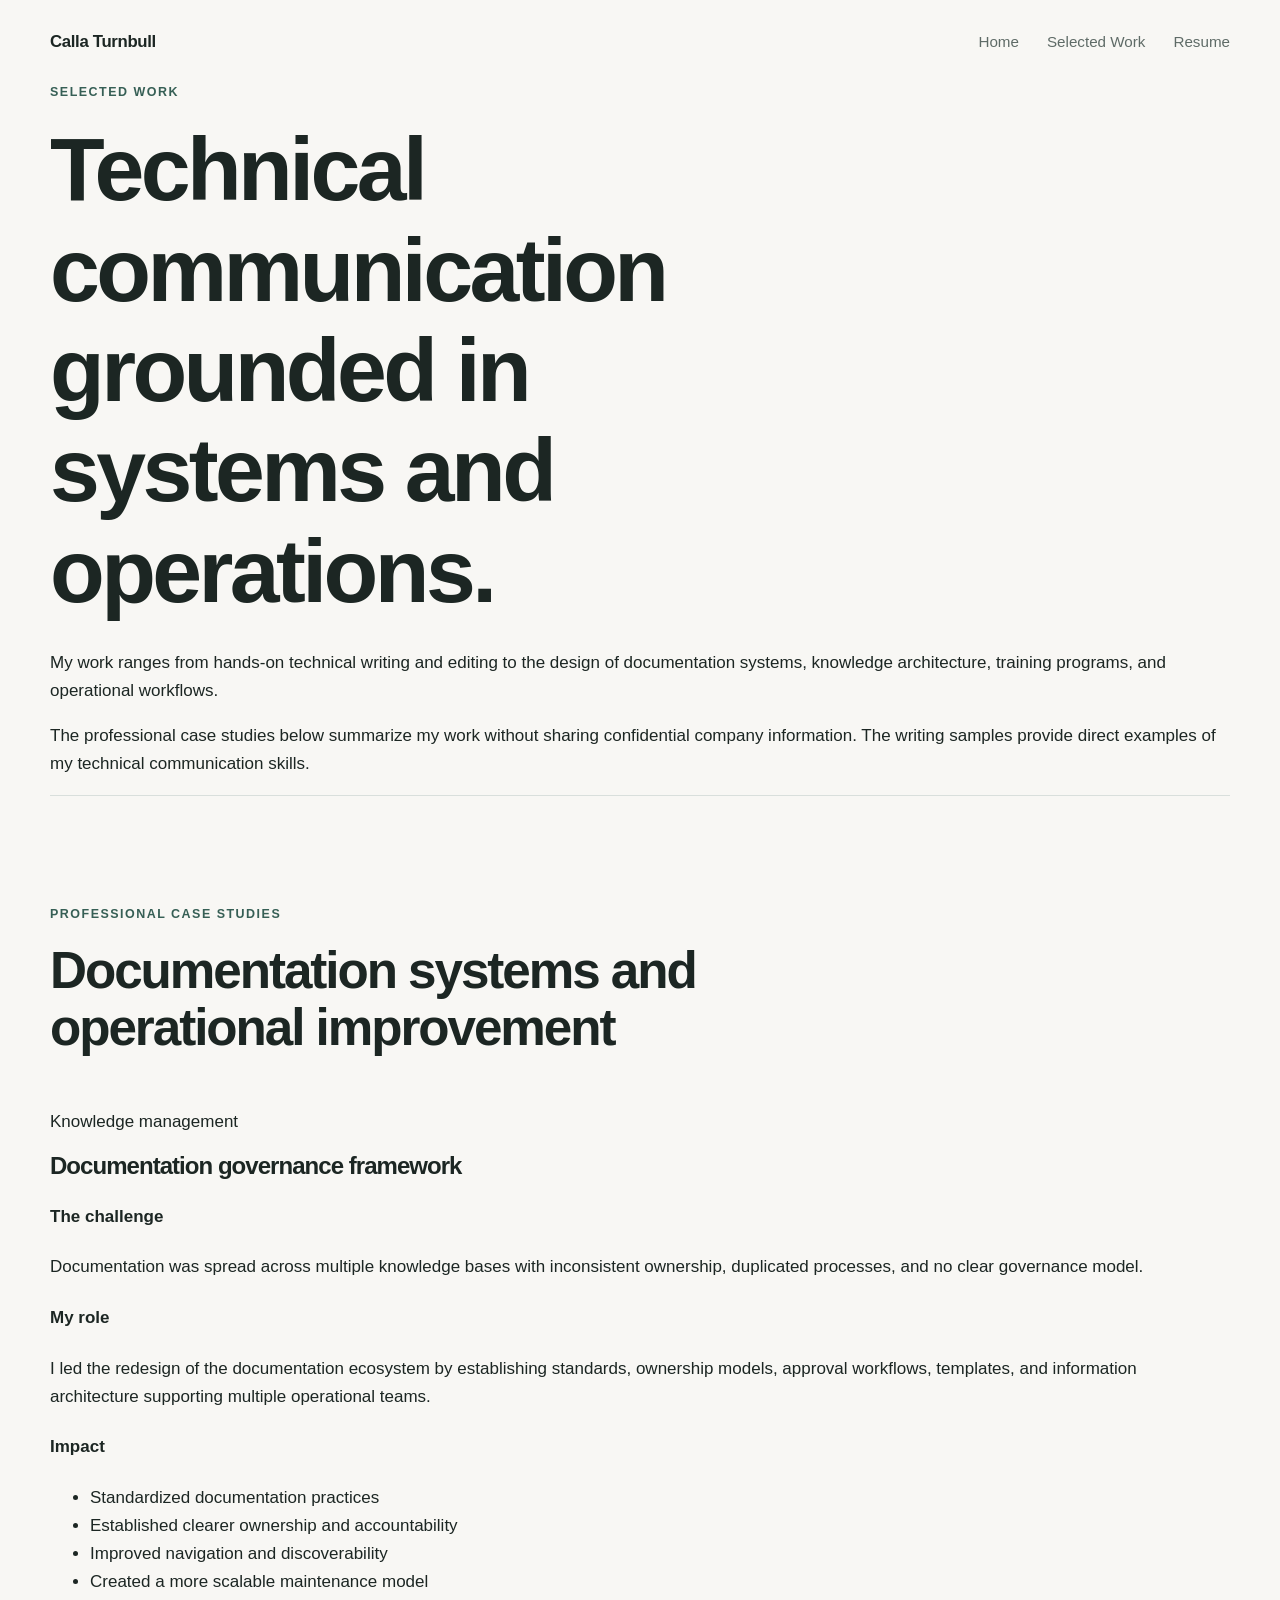
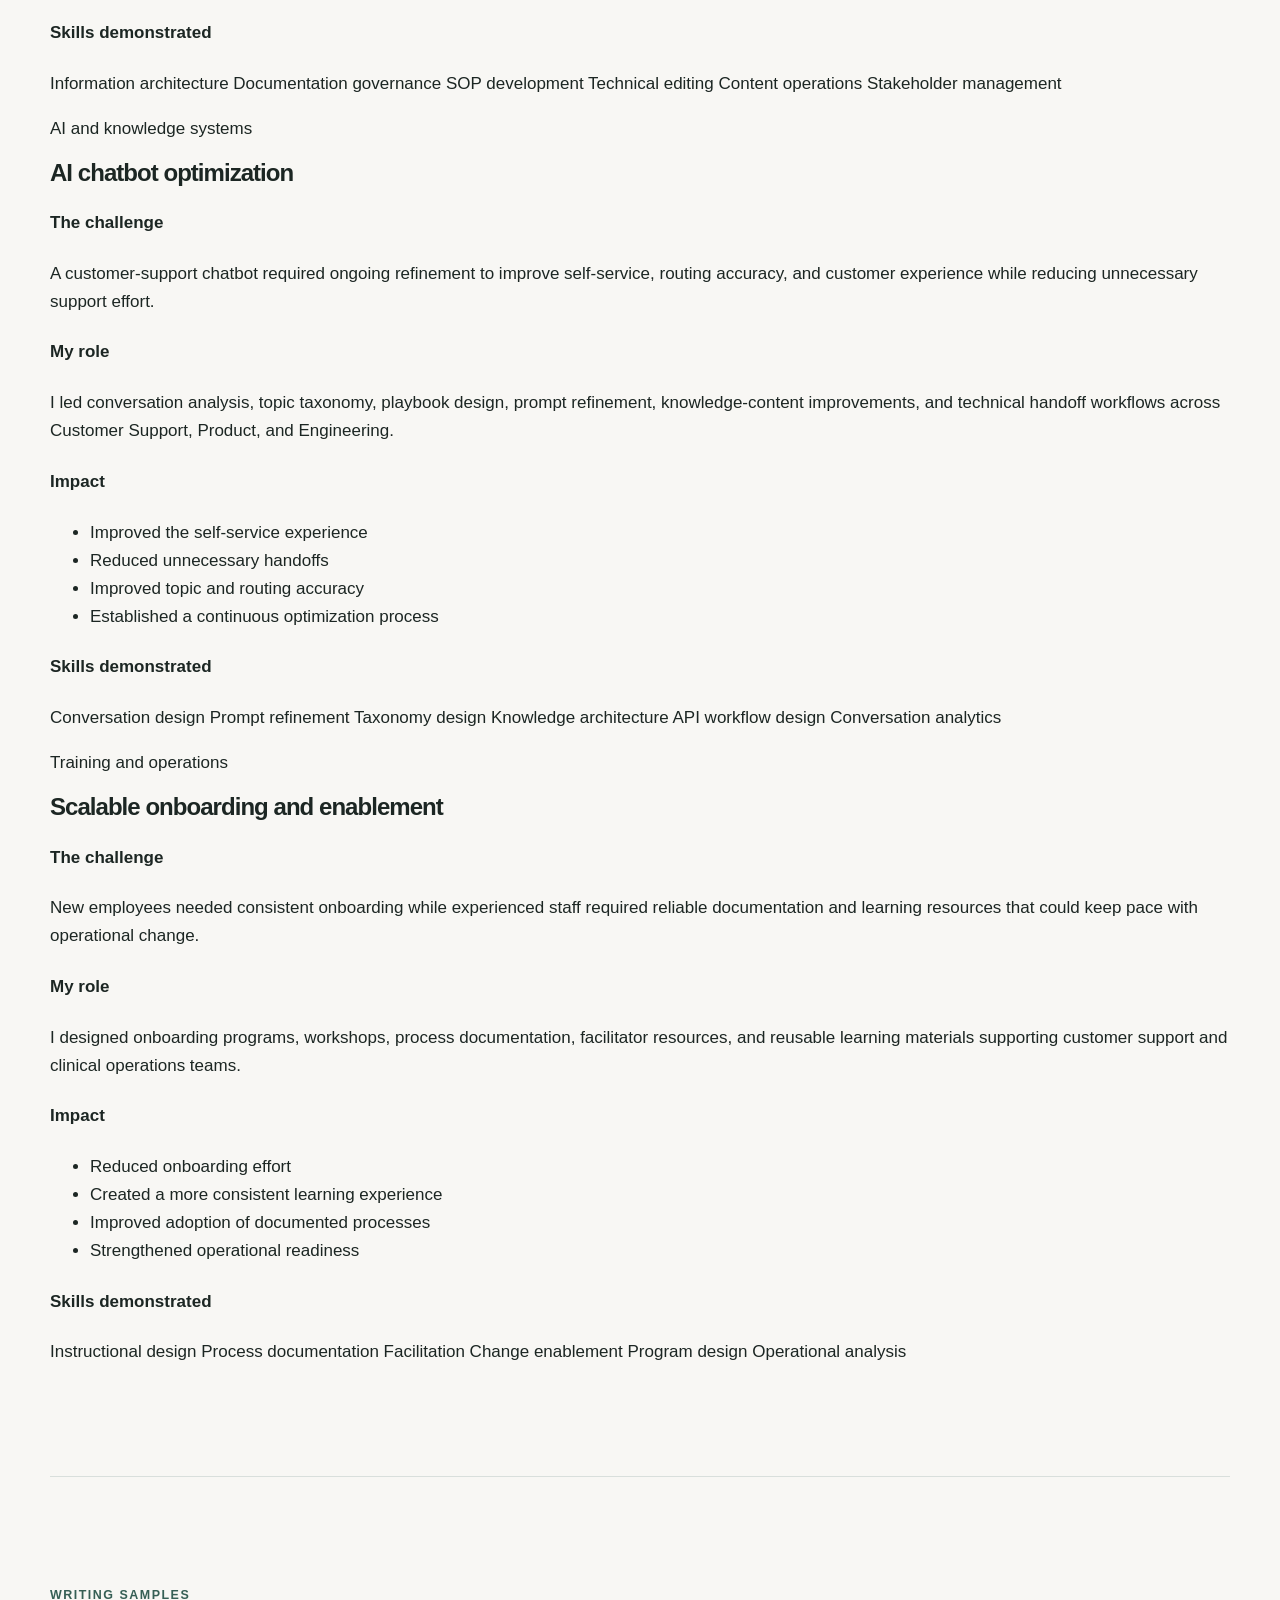
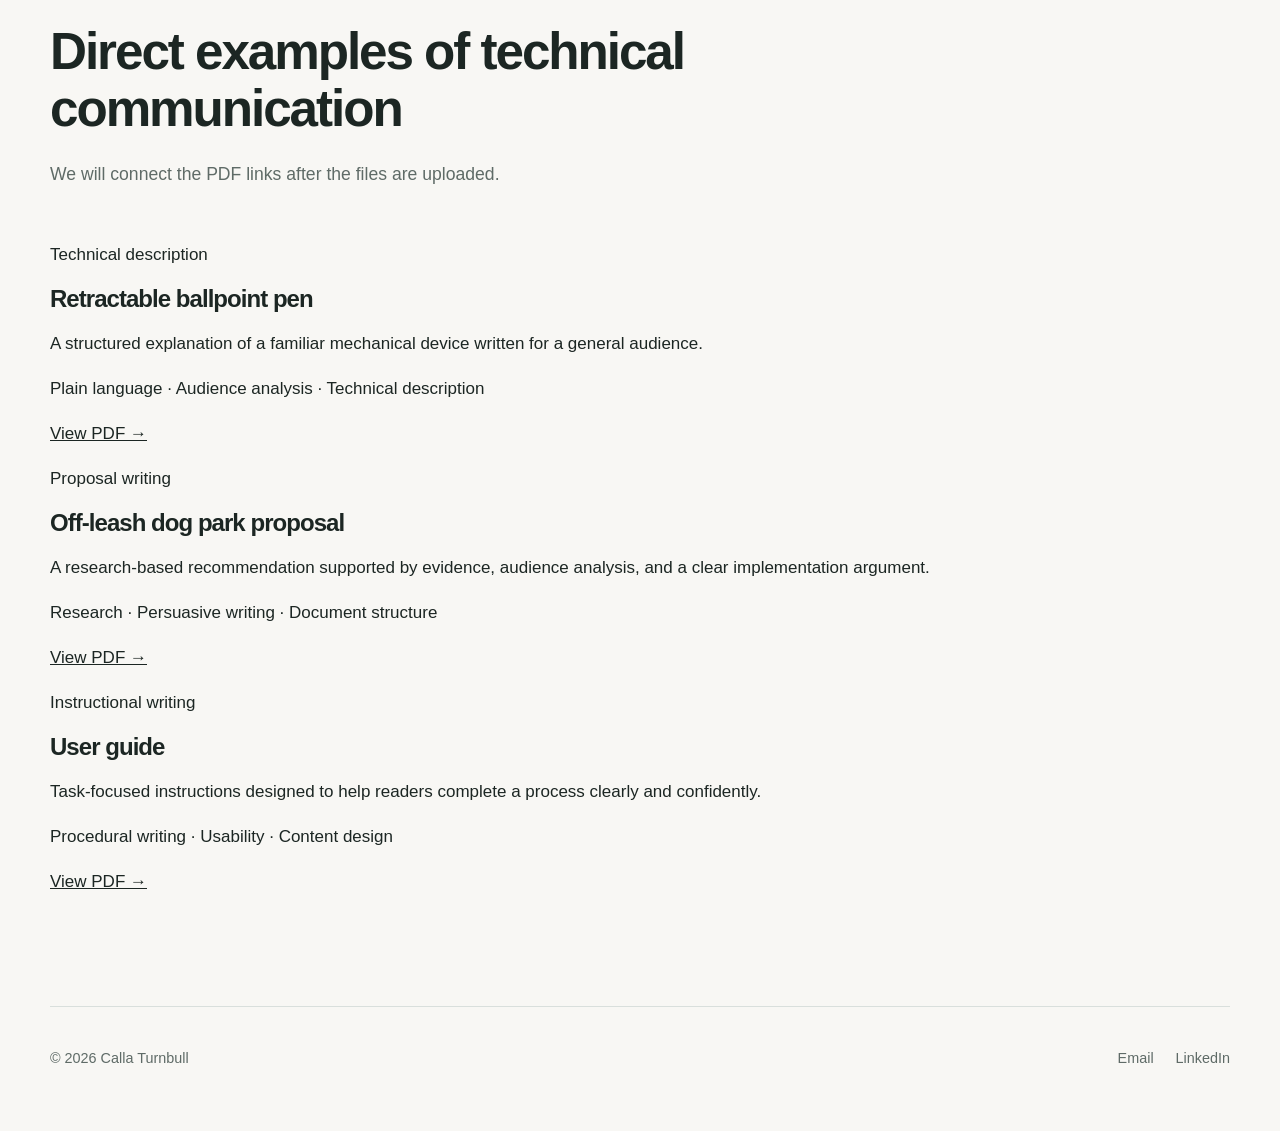
==== work.html @ ae657e12 "Add selected work page This file contains a complete HTML document for showcasing selected work, inc" ====
<!DOCTYPE html>
<html lang="en">
<head>
  <meta charset="UTF-8">

  <meta
    name="viewport"
    content="width=device-width, initial-scale=1.0"
  >

  <meta
    name="description"
    content="Selected documentation strategy, technical communication, knowledge management, and operational improvement work by Calla Turnbull."
  >

  <title>Selected Work | Calla Turnbull</title>

  <link rel="stylesheet" href="style.css">
</head>

<body>

  <header class="site-header">

    <a class="site-name" href="index.html">
      Calla Turnbull
    </a>

    <nav class="site-nav" aria-label="Main navigation">
      <a href="index.html">Home</a>
      <a class="active" href="work.html">Selected Work</a>
      <a href="resume.html">Resume</a>
    </nav>

  </header>

  <main>

    <section class="page-intro">

      <p class="eyebrow">
        Selected work
      </p>

      <h1>
        Technical communication grounded in systems and operations.
      </h1>

      <p>
        My work ranges from hands-on technical writing and editing to the
        design of documentation systems, knowledge architecture, training
        programs, and operational workflows.
      </p>

      <p>
        The professional case studies below summarize my work without sharing
        confidential company information. The writing samples provide direct
        examples of my technical communication skills.
      </p>

    </section>


    <section class="section">

      <div class="section-heading">

        <p class="eyebrow">
          Professional case studies
        </p>

        <h2>
          Documentation systems and operational improvement
        </h2>

      </div>


      <div class="case-study-list">

        <article class="case-study">

          <div class="case-study-title">

            <p class="project-label">
              Knowledge management
            </p>

            <h3>
              Documentation governance framework
            </h3>

          </div>

          <div class="case-study-body">

            <h4>The challenge</h4>

            <p>
              Documentation was spread across multiple knowledge bases with
              inconsistent ownership, duplicated processes, and no clear
              governance model.
            </p>

            <h4>My role</h4>

            <p>
              I led the redesign of the documentation ecosystem by establishing
              standards, ownership models, approval workflows, templates, and
              information architecture supporting multiple operational teams.
            </p>

            <h4>Impact</h4>

            <ul>
              <li>Standardized documentation practices</li>
              <li>Established clearer ownership and accountability</li>
              <li>Improved navigation and discoverability</li>
              <li>Created a more scalable maintenance model</li>
            </ul>

            <h4>Skills demonstrated</h4>

            <div class="skill-tags">
              <span>Information architecture</span>
              <span>Documentation governance</span>
              <span>SOP development</span>
              <span>Technical editing</span>
              <span>Content operations</span>
              <span>Stakeholder management</span>
            </div>

          </div>

        </article>


        <article class="case-study">

          <div class="case-study-title">

            <p class="project-label">
              AI and knowledge systems
            </p>

            <h3>
              AI chatbot optimization
            </h3>

          </div>

          <div class="case-study-body">

            <h4>The challenge</h4>

            <p>
              A customer-support chatbot required ongoing refinement to improve
              self-service, routing accuracy, and customer experience while
              reducing unnecessary support effort.
            </p>

            <h4>My role</h4>

            <p>
              I led conversation analysis, topic taxonomy, playbook design,
              prompt refinement, knowledge-content improvements, and technical
              handoff workflows across Customer Support, Product, and Engineering.
            </p>

            <h4>Impact</h4>

            <ul>
              <li>Improved the self-service experience</li>
              <li>Reduced unnecessary handoffs</li>
              <li>Improved topic and routing accuracy</li>
              <li>Established a continuous optimization process</li>
            </ul>

            <h4>Skills demonstrated</h4>

            <div class="skill-tags">
              <span>Conversation design</span>
              <span>Prompt refinement</span>
              <span>Taxonomy design</span>
              <span>Knowledge architecture</span>
              <span>API workflow design</span>
              <span>Conversation analytics</span>
            </div>

          </div>

        </article>


        <article class="case-study">

          <div class="case-study-title">

            <p class="project-label">
              Training and operations
            </p>

            <h3>
              Scalable onboarding and enablement
            </h3>

          </div>

          <div class="case-study-body">

            <h4>The challenge</h4>

            <p>
              New employees needed consistent onboarding while experienced
              staff required reliable documentation and learning resources that
              could keep pace with operational change.
            </p>

            <h4>My role</h4>

            <p>
              I designed onboarding programs, workshops, process documentation,
              facilitator resources, and reusable learning materials supporting
              customer support and clinical operations teams.
            </p>

            <h4>Impact</h4>

            <ul>
              <li>Reduced onboarding effort</li>
              <li>Created a more consistent learning experience</li>
              <li>Improved adoption of documented processes</li>
              <li>Strengthened operational readiness</li>
            </ul>

            <h4>Skills demonstrated</h4>

            <div class="skill-tags">
              <span>Instructional design</span>
              <span>Process documentation</span>
              <span>Facilitation</span>
              <span>Change enablement</span>
              <span>Program design</span>
              <span>Operational analysis</span>
            </div>

          </div>

        </article>

      </div>

    </section>


    <section class="section">

      <div class="section-heading">

        <p class="eyebrow">
          Writing samples
        </p>

        <h2>
          Direct examples of technical communication
        </h2>

        <p>
          We will connect the PDF links after the files are uploaded.
        </p>

      </div>


      <div class="sample-grid">

        <article class="sample-card">

          <p class="project-label">
            Technical description
          </p>

          <h3>
            Retractable ballpoint pen
          </h3>

          <p>
            A structured explanation of a familiar mechanical device written
            for a general audience.
          </p>

          <p class="sample-skills">
            Plain language · Audience analysis · Technical description
          </p>

          <a href="assets/documents/technical-description.pdf">
            View PDF →
          </a>

        </article>


        <article class="sample-card">

          <p class="project-label">
            Proposal writing
          </p>

          <h3>
            Off-leash dog park proposal
          </h3>

          <p>
            A research-based recommendation supported by evidence, audience
            analysis, and a clear implementation argument.
          </p>

          <p class="sample-skills">
            Research · Persuasive writing · Document structure
          </p>

          <a href="assets/documents/proposal.pdf">
            View PDF →
          </a>

        </article>


        <article class="sample-card">

          <p class="project-label">
            Instructional writing
          </p>

          <h3>
            User guide
          </h3>

          <p>
            Task-focused instructions designed to help readers complete a
            process clearly and confidently.
          </p>

          <p class="sample-skills">
            Procedural writing · Usability · Content design
          </p>

          <a href="assets/documents/user-guide.pdf">
            View PDF →
          </a>

        </article>

      </div>

    </section>

  </main>


  <footer class="site-footer">

    <p>
      © 2026 Calla Turnbull
    </p>

    <div class="footer-links">

      <a href="mailto:YOUR-EMAIL-ADDRESS">
        Email
      </a>

      <a href="YOUR-LINKEDIN-URL">
        LinkedIn
      </a>

    </div>

  </footer>

</body>
</html>
---- style.css ----
:root {
  --background: #f8f7f4;
  --surface: #ffffff;
  --text: #1c2623;
  --muted: #5f6b67;
  --border: #d9dfdc;
  --accent: #365f55;
  --accent-dark: #28483f;
  --accent-light: #e5eeea;
  --max-width: 1180px;
  --shadow: 0 18px 50px rgba(28, 38, 35, 0.08);
}

* {
  box-sizing: border-box;
}

html {
  scroll-behavior: smooth;
}

body {
  margin: 0;
  background: var(--background);
  color: var(--text);
  font-family:
    Inter,
    -apple-system,
    BlinkMacSystemFont,
    "Segoe UI",
    sans-serif;
  font-size: 17px;
  line-height: 1.65;
}

img {
  display: block;
  max-width: 100%;
}

a {
  color: inherit;
}

.site-header {
  display: flex;
  align-items: center;
  justify-content: space-between;
  width: min(calc(100% - 40px), var(--max-width));
  margin: 0 auto;
  padding: 28px 0;
}

.site-name {
  font-size: 1.05rem;
  font-weight: 700;
  letter-spacing: -0.02em;
  text-decoration: none;
}

.site-nav {
  display: flex;
  gap: 28px;
}

.site-nav a {
  color: var(--muted);
  font-size: 0.95rem;
  text-decoration: none;
}

.site-nav a:hover,
.site-nav a:focus-visible {
  color: var(--text);
}

main {
  width: min(calc(100% - 40px), var(--max-width));
  margin: 0 auto;
}

.hero {
  display: grid;
  grid-template-columns: minmax(0, 1.2fr) minmax(280px, 0.8fr);
  align-items: center;
  gap: clamp(48px, 8vw, 110px);
  min-height: 680px;
  padding: 70px 0 110px;
}

.eyebrow {
  margin: 0 0 18px;
  color: var(--accent);
  font-size: 0.78rem;
  font-weight: 700;
  letter-spacing: 0.12em;
  line-height: 1.4;
  text-transform: uppercase;
}

h1,
h2,
h3 {
  margin-top: 0;
  line-height: 1.12;
  letter-spacing: -0.04em;
}

h1 {
  max-width: 760px;
  margin-bottom: 28px;
  font-size: clamp(3.25rem, 7vw, 6rem);
  font-weight: 650;
}

h2 {
  margin-bottom: 22px;
  font-size: clamp(2.2rem, 4vw, 3.5rem);
  font-weight: 620;
}

h3 {
  margin-bottom: 16px;
  font-size: 1.5rem;
}

.hero-summary {
  max-width: 680px;
  margin: 0;
  color: var(--muted);
  font-size: clamp(1.1rem, 2vw, 1.35rem);
}

.button-group {
  display: flex;
  flex-wrap: wrap;
  gap: 14px;
  margin-top: 38px;
}

.button {
  display: inline-flex;
  align-items: center;
  justify-content: center;
  min-height: 52px;
  padding: 12px 22px;
  border: 1px solid transparent;
  border-radius: 999px;
  font-weight: 650;
  text-decoration: none;
  transition:
    transform 160ms ease,
    background-color 160ms ease,
    border-color 160ms ease;
}

.button:hover,
.button:focus-visible {
  transform: translateY(-2px);
}

.button-primary {
  background: var(--accent);
  color: #ffffff;
}

.button-primary:hover,
.button-primary:focus-visible {
  background: var(--accent-dark);
}

.button-secondary {
  border-color: var(--border);
  background: transparent;
}

.button-secondary:hover,
.button-secondary:focus-visible {
  border-color: var(--accent);
}

.hero-image img {
  width: 100%;
  aspect-ratio: 4 / 5;
  border-radius: 28px;
  box-shadow: var(--shadow);
  object-fit: cover;
}

.section {
  padding: 110px 0;
  border-top: 1px solid var(--border);
}

.section-heading {
  max-width: 720px;
  margin-bottom: 52px;
}

.section-heading > p:last-child {
  color: var(--muted);
  font-size: 1.1rem;
}

.project-grid {
  display: grid;
  grid-template-columns: repeat(3, minmax(0, 1fr));
  gap: 22px;
}

.project-card {
  min-height: 350px;
  padding: 34px;
  border: 1px solid var(--border);
  border-radius: 22px;
  background: var(--surface);
  transition:
    transform 180ms ease,
    box-shadow 180ms ease;
}

.project-card:hover {
  transform: translateY(-5px);
  box-shadow: var(--shadow);
}

.project-card-featured {
  background: var(--accent-light);
}

.project-card-content {
  display: flex;
  flex-direction: column;
  height: 100%;
}

.project-type {
  margin: 0 0 40px;
  color: var(--accent);
  font-size: 0.76rem;
  font-weight: 700;
  letter-spacing: 0.1em;
  text-transform: uppercase;
}

.project-card p:not(.project-type) {
  color: var(--muted);
}

.project-card a {
  margin-top: auto;
  padding-top: 28px;
  color: var(--accent);
  font-weight: 650;
  text-decoration: none;
}

.section-action {
  margin-top: 38px;
}

.text-link {
  color: var(--accent);
  font-weight: 650;
  text-decoration: none;
}

.text-link:hover,
.text-link:focus-visible {
  text-decoration: underline;
  text-underline-offset: 5px;
}

.about-preview {
  display: grid;
  grid-template-columns: 0.9fr 1.1fr;
  gap: clamp(50px, 9vw, 130px);
}

.about-preview p {
  color: var(--muted);
}

.site-footer {
  display: flex;
  justify-content: space-between;
  width: min(calc(100% - 40px), var(--max-width));
  margin: 0 auto;
  padding: 40px 0 60px;
  border-top: 1px solid var(--border);
  color: var(--muted);
  font-size: 0.9rem;
}

.site-footer p {
  margin: 0;
}

.footer-links {
  display: flex;
  gap: 22px;
}

.footer-links a {
  text-decoration: none;
}

.footer-links a:hover,
.footer-links a:focus-visible {
  color: var(--text);
}

@media (max-width: 860px) {
  .hero {
    grid-template-columns: 1fr;
    min-height: auto;
    padding-top: 60px;
  }

  .hero-content {
    order: 1;
  }

  .hero-image {
    order: 2;
    max-width: 520px;
  }

  .project-grid {
    grid-template-columns: 1fr;
  }

  .about-preview {
    grid-template-columns: 1fr;
  }
}

@media (max-width: 620px) {
  body {
    font-size: 16px;
  }

  .site-header {
    align-items: flex-start;
    flex-direction: column;
    gap: 18px;
  }

  .site-nav {
    flex-wrap: wrap;
    gap: 12px 20px;
  }

  .hero {
    padding: 48px 0 80px;
  }

  h1 {
    font-size: clamp(2.8rem, 14vw, 4rem);
  }

  .section {
    padding: 80px 0;
  }

  .project-card {
    min-height: 310px;
    padding: 28px;
  }

  .site-footer {
    flex-direction: column;
    gap: 20px;
  }
}
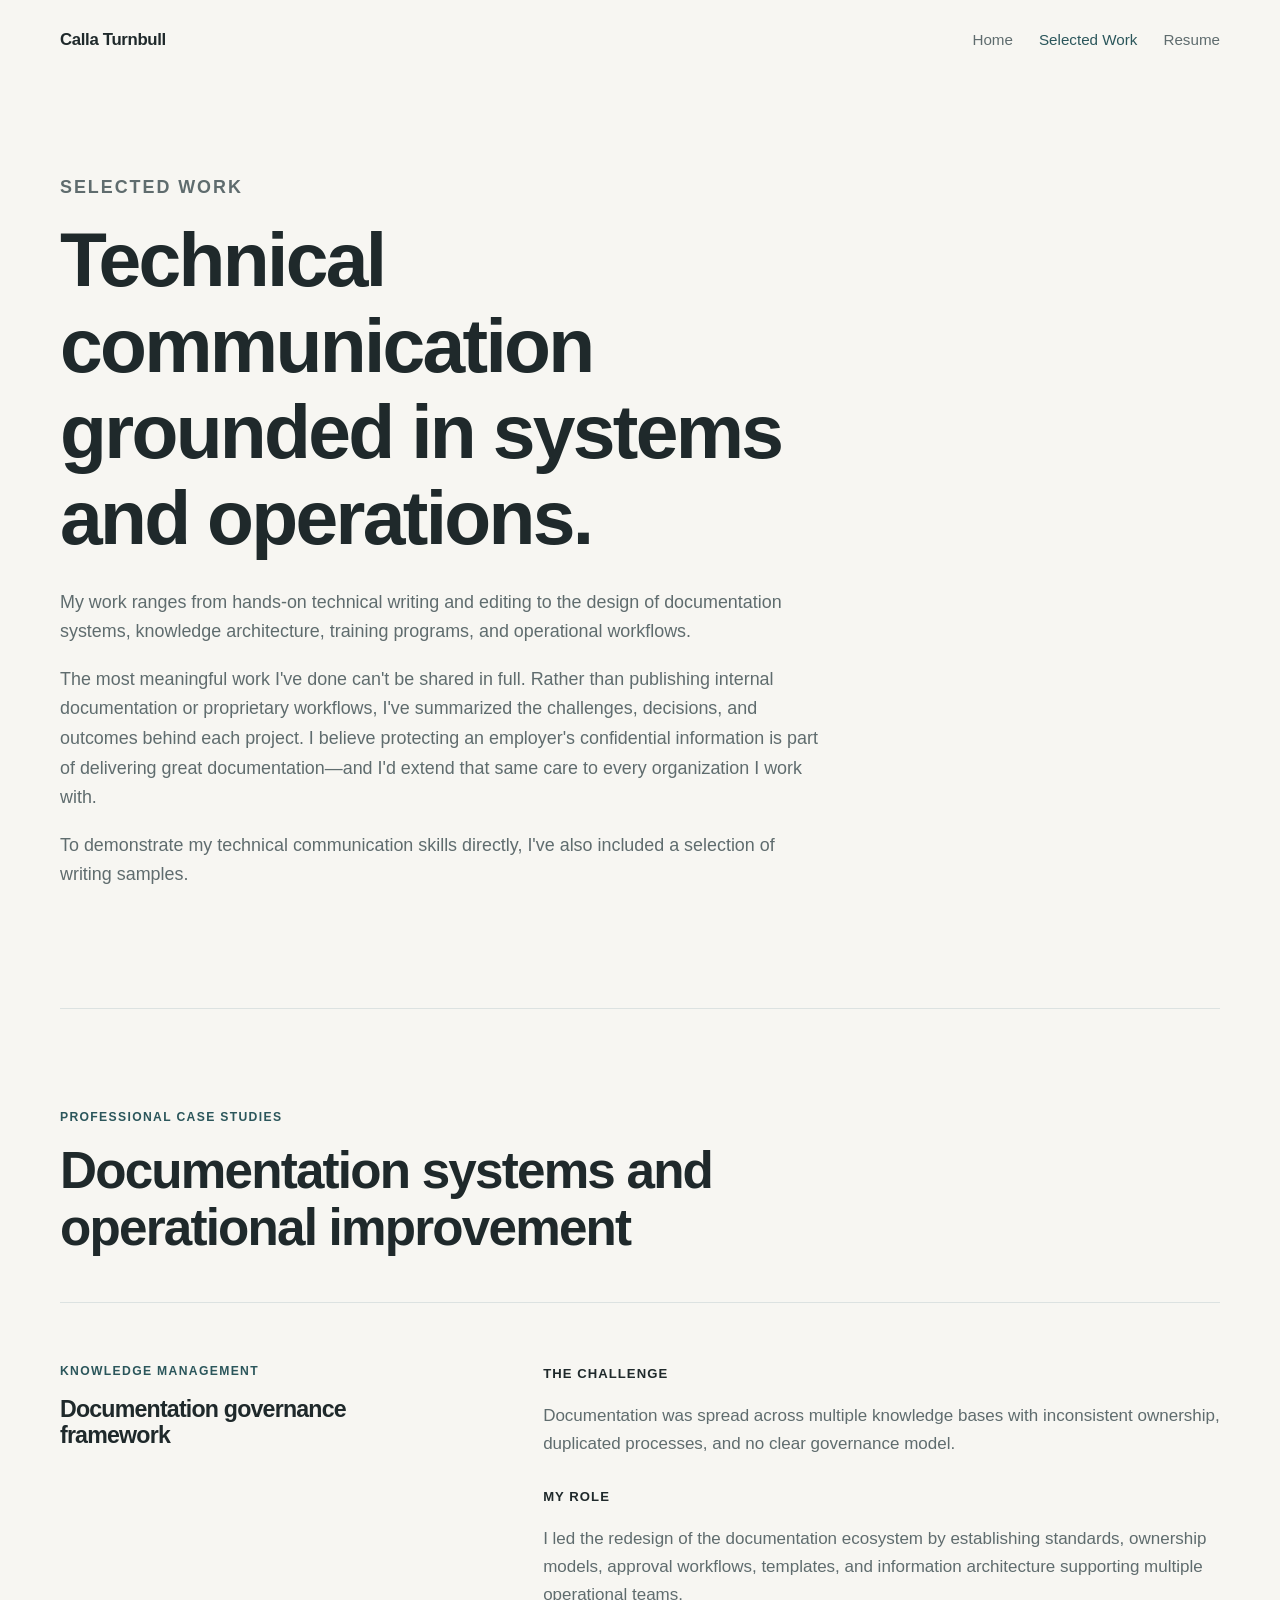
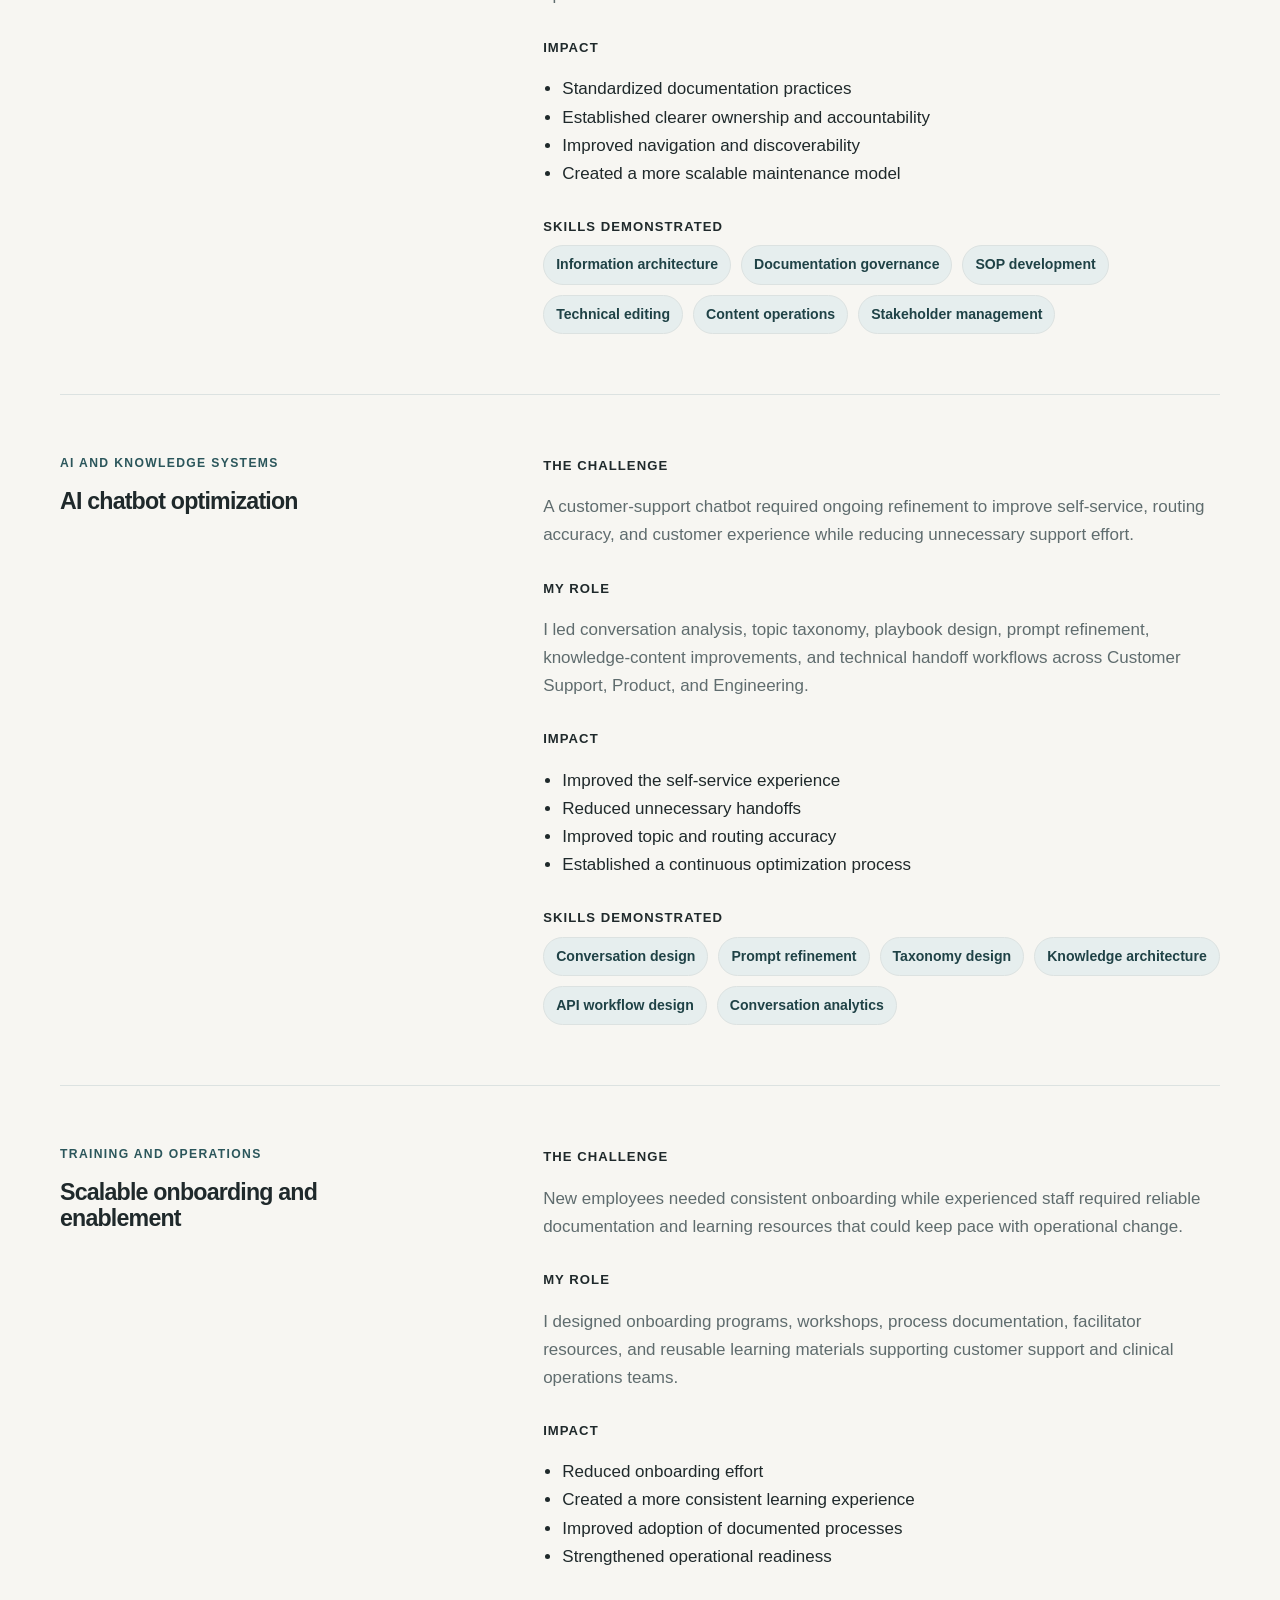
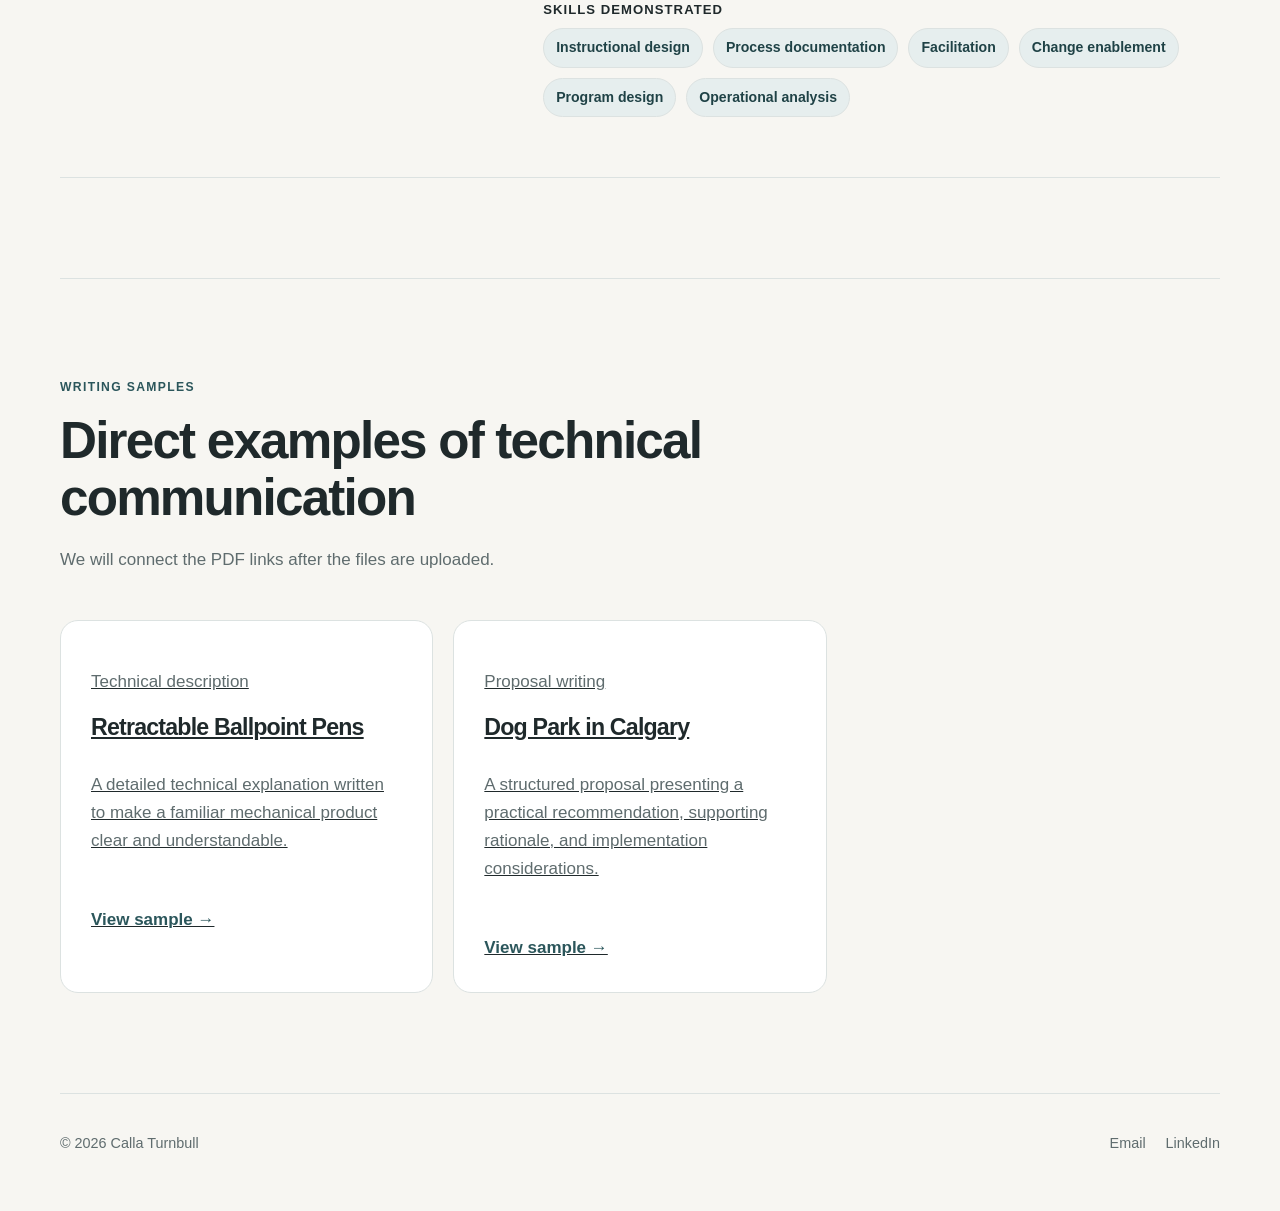
==== commit 8beea536: "Connect resume and writing samples" ====
--- a/work.html
+++ b/work.html
@@ -46,17 +46,25 @@
         Technical communication grounded in systems and operations.
       </h1>
 
-      <p>
-        My work ranges from hands-on technical writing and editing to the
-        design of documentation systems, knowledge architecture, training
-        programs, and operational workflows.
-      </p>
-
-      <p>
-        The professional case studies below summarize my work without sharing
-        confidential company information. The writing samples provide direct
-        examples of my technical communication skills.
-      </p>
+     <p>
+  My work ranges from hands-on technical writing and editing to the
+  design of documentation systems, knowledge architecture, training
+  programs, and operational workflows.
+</p>
+
+<p>
+  The most meaningful work I've done can't be shared in full. Rather
+  than publishing internal documentation or proprietary workflows,
+  I've summarized the challenges, decisions, and outcomes behind each
+  project. I believe protecting an employer's confidential information
+  is part of delivering great documentation—and I'd extend that same
+  care to every organization I work with.
+</p>
+
+<p>
+  To demonstrate my technical communication skills directly, I've also
+  included a selection of writing samples.
+</p>
 
     </section>
 
@@ -274,80 +282,42 @@
 
       <div class="sample-grid">
 
-        <article class="sample-card">
-
-          <p class="project-label">
-            Technical description
-          </p>
-
-          <h3>
-            Retractable ballpoint pen
-          </h3>
-
-          <p>
-            A structured explanation of a familiar mechanical device written
-            for a general audience.
-          </p>
-
-          <p class="sample-skills">
-            Plain language · Audience analysis · Technical description
-          </p>
-
-          <a href="assets/documents/technical-description.pdf">
-            View PDF →
-          </a>
-
-        </article>
-
-
-        <article class="sample-card">
-
-          <p class="project-label">
-            Proposal writing
-          </p>
-
-          <h3>
-            Off-leash dog park proposal
-          </h3>
-
-          <p>
-            A research-based recommendation supported by evidence, audience
-            analysis, and a clear implementation argument.
-          </p>
-
-          <p class="sample-skills">
-            Research · Persuasive writing · Document structure
-          </p>
-
-          <a href="assets/documents/proposal.pdf">
-            View PDF →
-          </a>
-
-        </article>
-
-
-        <article class="sample-card">
-
-          <p class="project-label">
-            Instructional writing
-          </p>
-
-          <h3>
-            User guide
-          </h3>
-
-          <p>
-            Task-focused instructions designed to help readers complete a
-            process clearly and confidently.
-          </p>
-
-          <p class="sample-skills">
-            Procedural writing · Usability · Content design
-          </p>
-
-          <a href="assets/documents/user-guide.pdf">
-            View PDF →
-          </a>
+<a class="sample-card"
+   href="assets/documents/Technical%20Description%20-%20Retractable%20Ballpoint%20Pens.pdf"
+   target="_blank">
+
+  <p class="sample-type">Technical description</p>
+
+  <h3>Retractable Ballpoint Pens</h3>
+
+  <p>
+    A detailed technical explanation written to make a familiar
+    mechanical product clear and understandable.
+  </p>
+
+  <span class="text-link">View sample →</span>
+
+</a>
+
+        </article>
+
+
+<a class="sample-card"
+   href="assets/documents/Proposal%20-%20Dog%20Park%20in%20Calgary.pdf"
+   target="_blank">
+
+  <p class="sample-type">Proposal writing</p>
+
+  <h3>Dog Park in Calgary</h3>
+
+  <p>
+    A structured proposal presenting a practical recommendation,
+    supporting rationale, and implementation considerations.
+  </p>
+
+  <span class="text-link">View sample →</span>
+
+</a>
 
         </article>
 
--- a/style.css
+++ b/style.css
@@ -1,14 +1,14 @@
 :root {
-  --background: #f8f7f4;
+  --background: #f7f6f2;
   --surface: #ffffff;
-  --text: #1c2623;
-  --muted: #5f6b67;
-  --border: #d9dfdc;
-  --accent: #365f55;
-  --accent-dark: #28483f;
-  --accent-light: #e5eeea;
-  --max-width: 1180px;
-  --shadow: 0 18px 50px rgba(28, 38, 35, 0.08);
+  --text: #1f292b;
+  --muted: #5f6c6e;
+  --accent: #2b565b;
+  --accent-dark: #1f4246;
+  --accent-soft: #e6eeee;
+  --border: #dce2e1;
+  --shadow: 0 18px 50px rgba(31, 41, 43, 0.08);
+  --max-width: 1160px;
 }
 
 * {
@@ -23,44 +23,39 @@
   margin: 0;
   background: var(--background);
   color: var(--text);
-  font-family:
-    Inter,
-    -apple-system,
-    BlinkMacSystemFont,
-    "Segoe UI",
-    sans-serif;
+  font-family: Inter, -apple-system, BlinkMacSystemFont, "Segoe UI", sans-serif;
   font-size: 17px;
   line-height: 1.65;
 }
 
-img {
-  display: block;
-  max-width: 100%;
-}
-
 a {
   color: inherit;
 }
 
+.site-header,
+main,
+.site-footer {
+  width: min(calc(100% - 40px), var(--max-width));
+  margin: 0 auto;
+}
+
 .site-header {
   display: flex;
   align-items: center;
   justify-content: space-between;
-  width: min(calc(100% - 40px), var(--max-width));
-  margin: 0 auto;
-  padding: 28px 0;
+  padding: 26px 0;
 }
 
 .site-name {
   font-size: 1.05rem;
-  font-weight: 700;
+  font-weight: 750;
   letter-spacing: -0.02em;
   text-decoration: none;
 }
 
 .site-nav {
   display: flex;
-  gap: 28px;
+  gap: 26px;
 }
 
 .site-nav a {
@@ -70,30 +65,27 @@
 }
 
 .site-nav a:hover,
-.site-nav a:focus-visible {
-  color: var(--text);
-}
-
-main {
-  width: min(calc(100% - 40px), var(--max-width));
-  margin: 0 auto;
+.site-nav a:focus-visible,
+.site-nav a.active {
+  color: var(--accent);
 }
 
 .hero {
   display: grid;
-  grid-template-columns: minmax(0, 1.2fr) minmax(280px, 0.8fr);
+  grid-template-columns: minmax(0, 1.3fr) minmax(300px, 0.7fr);
   align-items: center;
-  gap: clamp(48px, 8vw, 110px);
-  min-height: 680px;
-  padding: 70px 0 110px;
-}
-
-.eyebrow {
-  margin: 0 0 18px;
+  gap: clamp(45px, 8vw, 100px);
+  padding: 90px 0 115px;
+}
+
+.eyebrow,
+.project-label,
+.visual-label {
+  margin: 0 0 16px;
   color: var(--accent);
-  font-size: 0.78rem;
-  font-weight: 700;
-  letter-spacing: 0.12em;
+  font-size: 0.76rem;
+  font-weight: 750;
+  letter-spacing: 0.11em;
   line-height: 1.4;
   text-transform: uppercase;
 }
@@ -103,50 +95,56 @@
 h3 {
   margin-top: 0;
   line-height: 1.12;
-  letter-spacing: -0.04em;
+  letter-spacing: -0.035em;
 }
 
 h1 {
-  max-width: 760px;
+  max-width: 780px;
   margin-bottom: 28px;
-  font-size: clamp(3.25rem, 7vw, 6rem);
+  font-size: clamp(3.2rem, 7vw, 6rem);
+  font-weight: 680;
+}
+
+h2 {
+  margin-bottom: 20px;
+  font-size: clamp(2.15rem, 4vw, 3.45rem);
   font-weight: 650;
 }
 
-h2 {
-  margin-bottom: 22px;
-  font-size: clamp(2.2rem, 4vw, 3.5rem);
-  font-weight: 620;
-}
-
 h3 {
-  margin-bottom: 16px;
-  font-size: 1.5rem;
+  margin-bottom: 14px;
+  font-size: 1.45rem;
+}
+
+.hero-summary,
+.section-heading > p:last-child,
+.expertise-card p,
+.work-preview-card p {
+  color: var(--muted);
 }
 
 .hero-summary {
-  max-width: 680px;
+  max-width: 720px;
   margin: 0;
-  color: var(--muted);
-  font-size: clamp(1.1rem, 2vw, 1.35rem);
-}
-
-.button-group {
+  font-size: clamp(1.08rem, 2vw, 1.25rem);
+}
+
+.button-row {
   display: flex;
   flex-wrap: wrap;
   gap: 14px;
-  margin-top: 38px;
+  margin-top: 36px;
 }
 
 .button {
   display: inline-flex;
   align-items: center;
   justify-content: center;
-  min-height: 52px;
-  padding: 12px 22px;
+  min-height: 50px;
+  padding: 11px 22px;
   border: 1px solid transparent;
   border-radius: 999px;
-  font-weight: 650;
+  font-weight: 700;
   text-decoration: none;
   transition:
     transform 160ms ease,
@@ -159,109 +157,99 @@
   transform: translateY(-2px);
 }
 
-.button-primary {
+.button.primary {
   background: var(--accent);
   color: #ffffff;
 }
 
-.button-primary:hover,
-.button-primary:focus-visible {
+.button.primary:hover,
+.button.primary:focus-visible {
   background: var(--accent-dark);
 }
 
-.button-secondary {
+.button.secondary {
   border-color: var(--border);
   background: transparent;
 }
 
-.button-secondary:hover,
-.button-secondary:focus-visible {
+.button.secondary:hover,
+.button.secondary:focus-visible {
   border-color: var(--accent);
 }
 
-.hero-image img {
+.hero-visual {
+  display: flex;
+  justify-content: center;
+}
+
+.visual-card {
   width: 100%;
-  aspect-ratio: 4 / 5;
-  border-radius: 28px;
-  box-shadow: var(--shadow);
-  object-fit: cover;
-}
-
-.section {
-  padding: 110px 0;
-  border-top: 1px solid var(--border);
-}
-
-.section-heading {
-  max-width: 720px;
-  margin-bottom: 52px;
-}
-
-.section-heading > p:last-child {
-  color: var(--muted);
-  font-size: 1.1rem;
-}
-
-.project-grid {
-  display: grid;
-  grid-template-columns: repeat(3, minmax(0, 1fr));
-  gap: 22px;
-}
-
-.project-card {
-  min-height: 350px;
   padding: 34px;
   border: 1px solid var(--border);
   border-radius: 22px;
+  background:
+    linear-gradient(
+      145deg,
+      rgba(230, 238, 238, 0.9),
+      rgba(255, 255, 255, 0.95)
+    );
+  box-shadow: var(--shadow);
+}
+
+.visual-card ul {
+  margin: 0;
+  padding: 0;
+  list-style: none;
+}
+
+.visual-card li {
+  padding: 15px 0;
+  border-bottom: 1px solid var(--border);
+  font-weight: 650;
+}
+
+.visual-card li:last-child {
+  border-bottom: 0;
+}
+
+.section {
+  padding: 100px 0;
+  border-top: 1px solid var(--border);
+}
+
+.section-heading {
+  max-width: 760px;
+  margin-bottom: 46px;
+}
+
+.expertise-grid,
+.work-preview-grid {
+  display: grid;
+  grid-template-columns: repeat(3, minmax(0, 1fr));
+  gap: 20px;
+}
+
+.expertise-card,
+.work-preview-card {
+  padding: 30px;
+  border: 1px solid var(--border);
+  border-radius: 18px;
   background: var(--surface);
-  transition:
-    transform 180ms ease,
-    box-shadow 180ms ease;
-}
-
-.project-card:hover {
-  transform: translateY(-5px);
-  box-shadow: var(--shadow);
-}
-
-.project-card-featured {
-  background: var(--accent-light);
-}
-
-.project-card-content {
-  display: flex;
-  flex-direction: column;
-  height: 100%;
-}
-
-.project-type {
-  margin: 0 0 40px;
+}
+
+.expertise-card {
+  min-height: 250px;
+}
+
+.work-preview-card {
+  min-height: 285px;
+}
+
+.text-link {
+  display: inline-block;
+  margin-top: 34px;
   color: var(--accent);
-  font-size: 0.76rem;
   font-weight: 700;
-  letter-spacing: 0.1em;
-  text-transform: uppercase;
-}
-
-.project-card p:not(.project-type) {
-  color: var(--muted);
-}
-
-.project-card a {
-  margin-top: auto;
-  padding-top: 28px;
-  color: var(--accent);
-  font-weight: 650;
-  text-decoration: none;
-}
-
-.section-action {
-  margin-top: 38px;
-}
-
-.text-link {
-  color: var(--accent);
-  font-weight: 650;
   text-decoration: none;
 }
 
@@ -271,22 +259,10 @@
   text-underline-offset: 5px;
 }
 
-.about-preview {
-  display: grid;
-  grid-template-columns: 0.9fr 1.1fr;
-  gap: clamp(50px, 9vw, 130px);
-}
-
-.about-preview p {
-  color: var(--muted);
-}
-
 .site-footer {
   display: flex;
   justify-content: space-between;
-  width: min(calc(100% - 40px), var(--max-width));
-  margin: 0 auto;
-  padding: 40px 0 60px;
+  padding: 38px 0 55px;
   border-top: 1px solid var(--border);
   color: var(--muted);
   font-size: 0.9rem;
@@ -298,78 +274,181 @@
 
 .footer-links {
   display: flex;
-  gap: 22px;
-}
-
-.footer-links a {
-  text-decoration: none;
-}
-
-.footer-links a:hover,
-.footer-links a:focus-visible {
-  color: var(--text);
-}
-
-@media (max-width: 860px) {
+  gap: 20px;
+}
+
+.site-footer a {
+  text-decoration: none;
+}
+
+.site-footer a:hover,
+.site-footer a:focus-visible {
+  color: var(--accent);
+}
+
+@media (max-width: 900px) {
   .hero {
     grid-template-columns: 1fr;
-    min-height: auto;
-    padding-top: 60px;
-  }
-
-  .hero-content {
-    order: 1;
-  }
-
-  .hero-image {
-    order: 2;
-    max-width: 520px;
-  }
-
-  .project-grid {
+  }
+
+  .hero-visual {
+    justify-content: flex-start;
+  }
+
+  .visual-card {
+    max-width: 620px;
+  }
+
+  .expertise-grid,
+  .work-preview-grid {
     grid-template-columns: 1fr;
   }
-
-  .about-preview {
+  .case-study {
     grid-template-columns: 1fr;
   }
-}
-
-@media (max-width: 620px) {
+
+  .case-study-title {
+    position: static;
+  }
+
+  .sample-grid {
+    grid-template-columns: 1fr;
+  }}
+.page-intro {
+  max-width: 900px;
+  padding: 95px 0 100px;
+}
+
+.page-intro h1 {
+  font-size: clamp(3rem, 6vw, 5.4rem);
+}
+
+.page-intro > p {
+  max-width: 760px;
+  color: var(--muted);
+  font-size: 1.12rem;
+}
+
+.case-study-list {
+  border-top: 1px solid var(--border);
+}
+
+.case-study {
+  display: grid;
+  grid-template-columns: 0.72fr 1.28fr;
+  gap: clamp(40px, 8vw, 110px);
+  padding: 60px 0;
+  border-bottom: 1px solid var(--border);
+}
+
+.case-study-title {
+  position: sticky;
+  top: 28px;
+  align-self: start;
+}
+
+.case-study-body p {
+  color: var(--muted);
+}
+
+.case-study-body h4 {
+  margin: 28px 0 8px;
+  color: var(--text);
+  font-size: 0.82rem;
+  letter-spacing: 0.08em;
+  text-transform: uppercase;
+}
+
+.case-study-body h4:first-child {
+  margin-top: 0;
+}
+
+.case-study-body ul {
+  padding-left: 1.2rem;
+}
+
+.skill-tags {
+  display: flex;
+  flex-wrap: wrap;
+  gap: 10px;
+}
+
+.skill-tags span {
+  padding: 7px 12px;
+  border: 1px solid var(--border);
+  border-radius: 999px;
+  background: var(--accent-soft);
+  color: var(--accent-dark);
+  font-size: 0.88rem;
+  font-weight: 650;
+}
+
+.sample-grid {
+  display: grid;
+  grid-template-columns: repeat(3, minmax(0, 1fr));
+  gap: 20px;
+}
+
+.sample-card {
+  display: flex;
+  flex-direction: column;
+  min-height: 340px;
+  padding: 30px;
+  border: 1px solid var(--border);
+  border-radius: 18px;
+  background: var(--surface);
+}
+
+.sample-card > p {
+  color: var(--muted);
+}
+
+.sample-card .sample-skills {
+  font-size: 0.9rem;
+}
+
+.sample-card a {
+  margin-top: auto;
+  color: var(--accent);
+  font-weight: 700;
+  text-decoration: none;
+}
+
+.sample-card a:hover,
+.sample-card a:focus-visible {
+  text-decoration: underline;
+  text-underline-offset: 5px;
+}
+@media (max-width: 640px) {
   body {
     font-size: 16px;
   }
 
   .site-header {
     align-items: flex-start;
+    gap: 24px;
+  }
+
+  .site-nav {
     flex-direction: column;
-    gap: 18px;
-  }
-
-  .site-nav {
-    flex-wrap: wrap;
-    gap: 12px 20px;
+    gap: 8px;
+    text-align: right;
   }
 
   .hero {
-    padding: 48px 0 80px;
+    padding: 60px 0 85px;
   }
 
   h1 {
-    font-size: clamp(2.8rem, 14vw, 4rem);
+    font-size: clamp(2.7rem, 14vw, 4rem);
   }
 
   .section {
-    padding: 80px 0;
-  }
-
-  .project-card {
-    min-height: 310px;
-    padding: 28px;
+    padding: 75px 0;
   }
 
   .site-footer {
     flex-direction: column;
-    gap: 20px;
-  }
-}
+    gap: 16px;
+  }
+}
